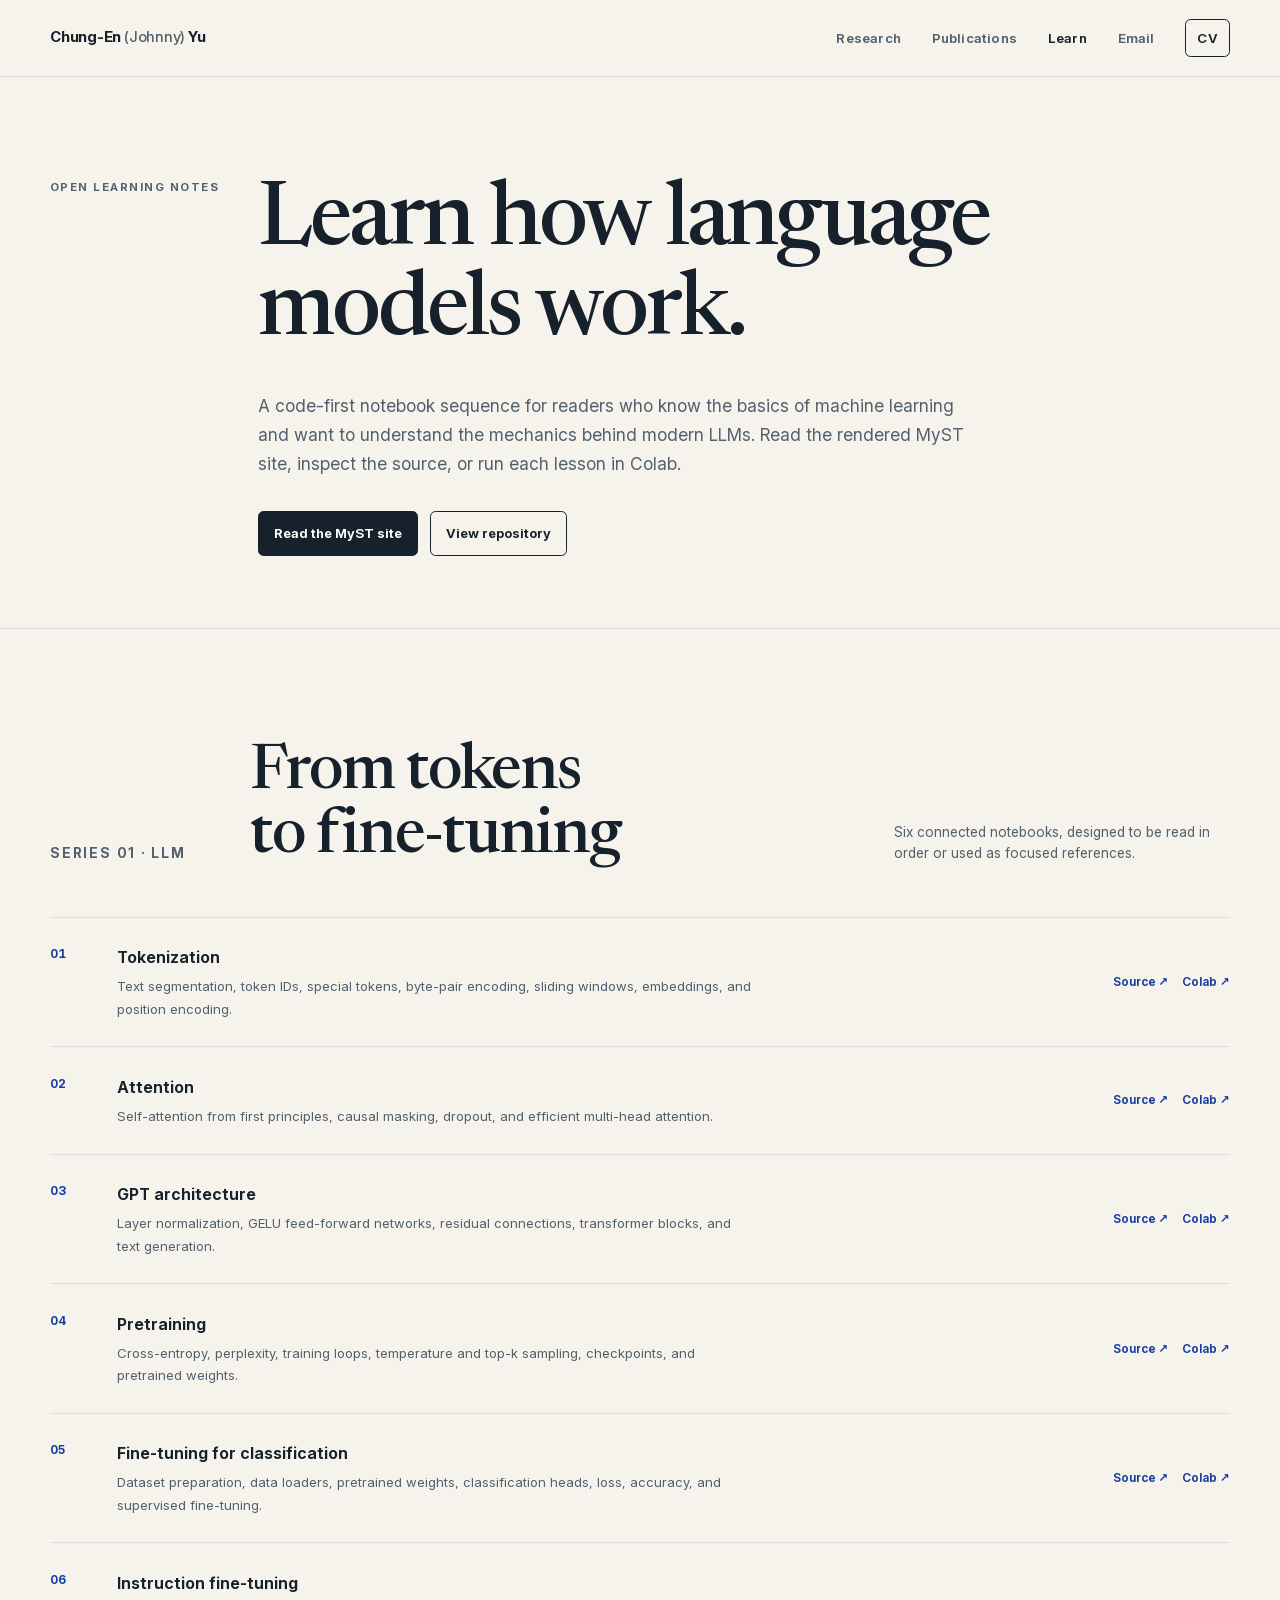
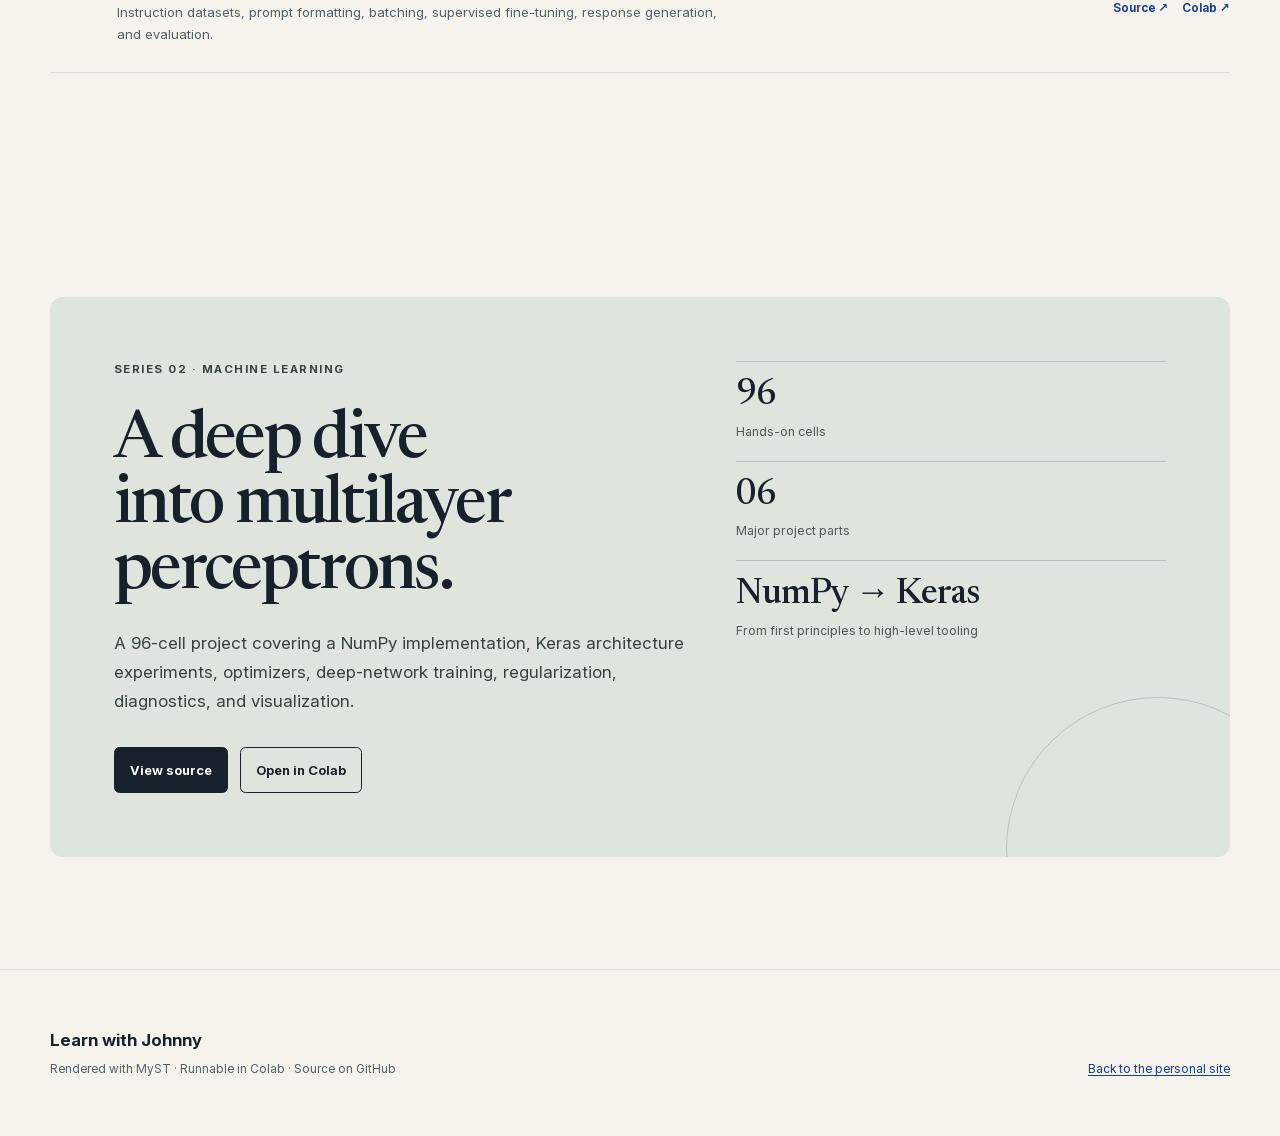
==== learn/index.html @ 987c7449 "Build research-focused personal website" ====
<!doctype html>
<html lang="en">
  <head>
    <meta charset="utf-8">
    <meta name="viewport" content="width=device-width, initial-scale=1">
    <meta name="color-scheme" content="light">
    <meta name="theme-color" content="#f5f3ec">
    <meta name="description" content="Hands-on machine learning and large language model notebooks by Chung-En (Johnny) Yu, available as a MyST learning site, source notebooks, and Colab sessions.">
    <meta property="og:type" content="website">
    <meta property="og:title" content="Learn — Chung-En (Johnny) Yu">
    <meta property="og:description" content="A guided notebook series on tokenization, attention, GPT architecture, pretraining, and fine-tuning.">
    <meta property="og:url" content="https://chungenyu6.github.io/my-personal-website/learn/">
    <meta property="og:image" content="https://chungenyu6.github.io/my-personal-website/assets/images/social-card.jpg">
    <meta property="og:image:width" content="1200">
    <meta property="og:image:height" content="630">
    <meta property="og:image:alt" content="Chung-En (Johnny) Yu and the statement Reliable AI that knows when to doubt">
    <meta name="twitter:card" content="summary_large_image">
    <link rel="canonical" href="https://chungenyu6.github.io/my-personal-website/learn/">
    <link rel="icon" href="../favicon.ico" sizes="any">
    <link rel="preload" href="../assets/fonts/inter-latin-variable.woff2" as="font" type="font/woff2" crossorigin>
    <link rel="preload" href="../assets/fonts/newsreader-latin-variable.woff2" as="font" type="font/woff2" crossorigin>
    <link rel="stylesheet" href="../assets/styles.css">
    <title>Learn — Chung-En (Johnny) Yu</title>
  </head>
  <body>
    <a class="skip-link" href="#main-content">Skip to main content</a>

    <header class="site-header">
      <div class="site-shell site-header__inner">
        <a class="site-name" href="../">Chung-En <span>(Johnny)</span> Yu</a>
        <nav class="site-nav" aria-label="Primary navigation">
          <a href="../#research">Research</a>
          <a href="../publications/">Publications</a>
          <a href="./" aria-current="page">Learn</a>
          <a href="mailto:chungenyu6@gmail.com">Email</a>
          <a class="nav-cta" href="../assets/documents/cv-chung-en-johnny-yu.pdf">CV</a>
        </nav>
      </div>
    </header>

    <main id="main-content">
      <header class="subpage-hero">
        <div class="site-shell subpage-heading">
          <p class="section-index">Open learning notes</p>
          <div>
            <h1>Learn how language models work.</h1>
            <p class="subpage-heading__intro">
              A code-first notebook sequence for readers who know the basics of machine learning and want to understand the mechanics behind modern LLMs. Read the rendered MyST site, inspect the source, or run each lesson in Colab.
            </p>
            <div class="button-row button-row--spaced">
              <a class="button button--solid" href="https://chungenyu6.github.io/johnny_ai_interview_prep_2026/">Read the MyST site</a>
              <a class="button" href="https://github.com/chungenyu6/johnny_ai_interview_prep_2026">View repository</a>
            </div>
          </div>
        </div>
      </header>

      <section class="content-section site-shell" aria-labelledby="llm-series">
        <div class="section-heading">
          <p class="section-index">Series 01 · LLM</p>
          <h2 id="llm-series">From tokens to fine-tuning</h2>
          <p>Six connected notebooks, designed to be read in order or used as focused references.</p>
        </div>

        <ol class="lesson-list">
          <li class="lesson-item">
            <span class="lesson-number">01</span>
            <div><h2>Tokenization</h2><p>Text segmentation, token IDs, special tokens, byte-pair encoding, sliding windows, embeddings, and position encoding.</p></div>
            <div class="lesson-links"><a href="https://github.com/chungenyu6/johnny_ai_interview_prep_2026/blob/main/02-LLM/01_tokenization.ipynb">Source ↗</a><a href="https://colab.research.google.com/github/chungenyu6/johnny_ai_interview_prep_2026/blob/main/02-LLM/01_tokenization.ipynb">Colab ↗</a></div>
          </li>
          <li class="lesson-item">
            <span class="lesson-number">02</span>
            <div><h2>Attention</h2><p>Self-attention from first principles, causal masking, dropout, and efficient multi-head attention.</p></div>
            <div class="lesson-links"><a href="https://github.com/chungenyu6/johnny_ai_interview_prep_2026/blob/main/02-LLM/02_attention.ipynb">Source ↗</a><a href="https://colab.research.google.com/github/chungenyu6/johnny_ai_interview_prep_2026/blob/main/02-LLM/02_attention.ipynb">Colab ↗</a></div>
          </li>
          <li class="lesson-item">
            <span class="lesson-number">03</span>
            <div><h2>GPT architecture</h2><p>Layer normalization, GELU feed-forward networks, residual connections, transformer blocks, and text generation.</p></div>
            <div class="lesson-links"><a href="https://github.com/chungenyu6/johnny_ai_interview_prep_2026/blob/main/02-LLM/03_architecture_gpt.ipynb">Source ↗</a><a href="https://colab.research.google.com/github/chungenyu6/johnny_ai_interview_prep_2026/blob/main/02-LLM/03_architecture_gpt.ipynb">Colab ↗</a></div>
          </li>
          <li class="lesson-item">
            <span class="lesson-number">04</span>
            <div><h2>Pretraining</h2><p>Cross-entropy, perplexity, training loops, temperature and top-k sampling, checkpoints, and pretrained weights.</p></div>
            <div class="lesson-links"><a href="https://github.com/chungenyu6/johnny_ai_interview_prep_2026/blob/main/02-LLM/04_pretraining.ipynb">Source ↗</a><a href="https://colab.research.google.com/github/chungenyu6/johnny_ai_interview_prep_2026/blob/main/02-LLM/04_pretraining.ipynb">Colab ↗</a></div>
          </li>
          <li class="lesson-item">
            <span class="lesson-number">05</span>
            <div><h2>Fine-tuning for classification</h2><p>Dataset preparation, data loaders, pretrained weights, classification heads, loss, accuracy, and supervised fine-tuning.</p></div>
            <div class="lesson-links"><a href="https://github.com/chungenyu6/johnny_ai_interview_prep_2026/blob/main/02-LLM/05_finetuning_classification.ipynb">Source ↗</a><a href="https://colab.research.google.com/github/chungenyu6/johnny_ai_interview_prep_2026/blob/main/02-LLM/05_finetuning_classification.ipynb">Colab ↗</a></div>
          </li>
          <li class="lesson-item">
            <span class="lesson-number">06</span>
            <div><h2>Instruction fine-tuning</h2><p>Instruction datasets, prompt formatting, batching, supervised fine-tuning, response generation, and evaluation.</p></div>
            <div class="lesson-links"><a href="https://github.com/chungenyu6/johnny_ai_interview_prep_2026/blob/main/02-LLM/06_finetuning_instructions.ipynb">Source ↗</a><a href="https://colab.research.google.com/github/chungenyu6/johnny_ai_interview_prep_2026/blob/main/02-LLM/06_finetuning_instructions.ipynb">Colab ↗</a></div>
          </li>
        </ol>
      </section>

      <section class="content-section site-shell" aria-labelledby="ml-series">
        <div class="learn-panel">
          <div class="learn-panel__grid">
            <div>
              <p class="section-index">Series 02 · Machine learning</p>
              <h2 id="ml-series">A deep dive into multilayer perceptrons.</h2>
              <p>A 96-cell project covering a NumPy implementation, Keras architecture experiments, optimizers, deep-network training, regularization, diagnostics, and visualization.</p>
              <div class="button-row">
                <a class="button button--solid" href="https://github.com/chungenyu6/johnny_ai_interview_prep_2026/blob/main/01-ML/DL_MLP_All_Techniques.ipynb">View source</a>
                <a class="button" href="https://colab.research.google.com/github/chungenyu6/johnny_ai_interview_prep_2026/blob/main/01-ML/DL_MLP_All_Techniques.ipynb">Open in Colab</a>
              </div>
            </div>
            <div aria-label="MLP notebook topics">
              <div class="learn-stat"><strong>96</strong><span>Hands-on cells</span></div>
              <div class="learn-stat"><strong>06</strong><span>Major project parts</span></div>
              <div class="learn-stat"><strong>NumPy → Keras</strong><span>From first principles to high-level tooling</span></div>
            </div>
          </div>
        </div>
      </section>
    </main>

    <footer class="site-footer">
      <div class="site-shell site-footer__inner">
        <div>
          <p class="footer-name">Learn with Johnny</p>
          <p class="footer-note">Rendered with MyST · Runnable in Colab · Source on GitHub</p>
        </div>
        <p class="footer-meta"><a href="../">Back to the personal site</a></p>
      </div>
    </footer>
  </body>
</html>
---- assets/styles.css ----
@font-face {
  font-family: "Inter";
  font-style: normal;
  font-weight: 400 700;
  font-display: swap;
  src: url("./fonts/inter-latin-variable.woff2") format("woff2");
}

@font-face {
  font-family: "Newsreader";
  font-style: normal;
  font-weight: 400 600;
  font-display: swap;
  src: url("./fonts/newsreader-latin-variable.woff2") format("woff2");
}

:root {
  color-scheme: light;
  --paper: #f5f3ec;
  --paper-deep: #ece9df;
  --ink: #17212b;
  --slate: #52606d;
  --signal: #2156d9;
  --signal-dark: #163d9f;
  --mist: #d9dee5;
  --mist-soft: #e8ebef;
  --sage: #dde5dd;
  --white: #fffefa;
  --max-width: 73.75rem;
  --reading-width: 45rem;
  --space-1: 0.5rem;
  --space-2: 0.75rem;
  --space-3: 1rem;
  --space-4: 1.5rem;
  --space-5: 2rem;
  --space-6: 3rem;
  --space-7: 4.5rem;
  --space-8: 7rem;
  --radius-sm: 0.35rem;
  --radius-md: 0.8rem;
  --shadow-soft: 0 1.25rem 4rem rgb(23 33 43 / 10%);
}

*,
*::before,
*::after {
  box-sizing: border-box;
}

html {
  scroll-behavior: smooth;
  scroll-padding-top: 6rem;
}

body {
  margin: 0;
  background: var(--paper);
  color: var(--ink);
  font-family: "Inter", ui-sans-serif, system-ui, -apple-system, BlinkMacSystemFont, "Segoe UI", sans-serif;
  font-size: 1.0625rem;
  font-variation-settings: "opsz" 18;
  line-height: 1.7;
  text-rendering: optimizeLegibility;
  -webkit-font-smoothing: antialiased;
}

::selection {
  background: #cbd8ff;
  color: var(--ink);
}

img {
  display: block;
  height: auto;
  max-width: 100%;
}

a {
  color: var(--signal-dark);
  -webkit-tap-highlight-color: rgb(33 86 217 / 18%);
  text-decoration-thickness: 0.08em;
  text-underline-offset: 0.2em;
  touch-action: manipulation;
}

[id] {
  scroll-margin-top: 6rem;
}

a:hover {
  color: var(--signal);
}

a:focus-visible,
button:focus-visible,
summary:focus-visible {
  border-radius: 0.2rem;
  outline: 0.2rem solid var(--signal);
  outline-offset: 0.25rem;
}

h1,
h2,
h3,
p,
ul,
ol,
figure {
  margin-top: 0;
}

h1,
h2,
h3 {
  text-wrap: balance;
}

p,
li {
  text-wrap: pretty;
}

.skip-link {
  position: fixed;
  z-index: 100;
  top: var(--space-3);
  left: var(--space-3);
  padding: 0.65rem 0.9rem;
  transform: translateY(-200%);
  background: var(--ink);
  color: var(--white);
  font-size: 0.875rem;
  font-weight: 650;
  text-decoration: none;
}

.skip-link:focus {
  transform: translateY(0);
}

.site-shell {
  width: min(calc(100% - 3rem), var(--max-width));
  margin-inline: auto;
}

.site-header {
  position: sticky;
  z-index: 50;
  top: 0;
  border-bottom: 1px solid rgb(23 33 43 / 14%);
  background: rgb(245 243 236 / 92%);
  backdrop-filter: blur(1rem);
}

.site-header__inner {
  display: flex;
  min-height: 4.75rem;
  align-items: center;
  justify-content: space-between;
  gap: var(--space-4);
}

.site-name {
  color: var(--ink);
  font-size: 0.93rem;
  font-weight: 720;
  letter-spacing: -0.015em;
  text-decoration: none;
  white-space: nowrap;
}

.site-name span {
  color: var(--slate);
  font-weight: 500;
}

.site-nav {
  display: flex;
  align-items: center;
  gap: clamp(1rem, 2.4vw, 2rem);
}

.site-nav a {
  color: var(--slate);
  font-size: 0.83rem;
  font-weight: 620;
  letter-spacing: 0.015em;
  text-decoration: none;
}

.site-nav a:hover,
.site-nav a[aria-current="page"] {
  color: var(--ink);
}

.site-nav .nav-cta {
  padding: 0.45rem 0.7rem;
  border: 1px solid var(--ink);
  border-radius: var(--radius-sm);
  color: var(--ink);
}

.site-nav .nav-cta:hover {
  background: var(--ink);
  color: var(--white);
}

.hero {
  padding-block: clamp(4rem, 8vw, 7.5rem) clamp(4.5rem, 8vw, 7rem);
}

.hero-grid {
  display: grid;
  align-items: start;
  gap: clamp(3rem, 8vw, 7rem);
  grid-template-columns: minmax(0, 1.7fr) minmax(15rem, 0.7fr);
}

.eyebrow,
.section-index,
.record-meta,
.meta-label,
.publication-venue,
.project-kicker {
  color: var(--slate);
  font-size: 0.72rem;
  font-weight: 680;
  letter-spacing: 0.13em;
  line-height: 1.4;
  text-transform: uppercase;
}

.hero h1 {
  max-width: 14ch;
  margin-bottom: var(--space-5);
  font-family: "Newsreader", ui-serif, Georgia, serif;
  font-size: clamp(3.3rem, 7vw, 6.7rem);
  font-variation-settings: "opsz" 68;
  font-weight: 470;
  letter-spacing: -0.055em;
  line-height: 0.93;
}

.hero h1 em {
  color: var(--signal-dark);
  font-style: normal;
}

.hero-intro {
  max-width: 42rem;
  margin-bottom: var(--space-4);
  color: #293746;
  font-size: clamp(1.12rem, 1.8vw, 1.35rem);
  line-height: 1.58;
}

.hero-affiliation {
  max-width: 42rem;
  margin-bottom: 0;
  color: var(--slate);
  font-size: 0.94rem;
}

.profile-card {
  position: relative;
}

.profile-card::before {
  position: absolute;
  z-index: -1;
  top: -0.8rem;
  right: -0.8rem;
  width: 42%;
  height: 5.75rem;
  border-top: 0.18rem solid var(--signal);
  border-right: 0.18rem solid var(--signal);
  content: "";
}

.profile-photo {
  width: 100%;
  aspect-ratio: 4 / 4.7;
  border-radius: var(--radius-md);
  box-shadow: var(--shadow-soft);
  object-fit: cover;
  object-position: 50% 38%;
}

.profile-role {
  margin: var(--space-4) 0 0.25rem;
  font-size: 1rem;
  font-weight: 680;
  line-height: 1.4;
}

.profile-location {
  margin-bottom: var(--space-3);
  color: var(--slate);
  font-size: 0.82rem;
}

.profile-links {
  display: flex;
  flex-wrap: wrap;
  gap: 0.35rem 0.9rem;
  margin: 0;
  padding: 0;
  list-style: none;
}

.profile-links a {
  color: var(--ink);
  font-size: 0.79rem;
  font-weight: 620;
  text-decoration: none;
}

.profile-links a::after,
.text-link::after,
.record-link::after {
  margin-left: 0.25em;
  content: "↗";
  font-size: 0.85em;
}

.focus-strip {
  border-block: 1px solid var(--mist);
}

.focus-strip__inner {
  display: grid;
  padding-block: 1.3rem;
  gap: 1.25rem;
  grid-template-columns: 11rem 1fr;
}

.focus-list {
  display: flex;
  flex-wrap: wrap;
  gap: 0.5rem 1.5rem;
  margin: 0;
  padding: 0;
  list-style: none;
}

.focus-list li {
  color: #33404d;
  font-size: 0.9rem;
  font-weight: 540;
}

.content-section {
  padding-block: var(--space-8);
}

.section-heading {
  display: grid;
  margin-bottom: var(--space-6);
  align-items: end;
  gap: 1.5rem;
  grid-template-columns: 11rem 1fr auto;
}

.section-heading h2,
.subpage-heading h1 {
  margin-bottom: 0;
  font-family: "Newsreader", ui-serif, Georgia, serif;
  font-variation-settings: "opsz" 48;
  font-weight: 500;
  letter-spacing: -0.035em;
  line-height: 1;
}

.section-heading h2 {
  font-size: clamp(2.6rem, 5vw, 4.4rem);
}

.section-heading > p {
  max-width: 21rem;
  margin-bottom: 0.25rem;
  color: var(--slate);
  font-size: 0.86rem;
  line-height: 1.55;
}

.text-link {
  color: var(--ink);
  font-size: 0.82rem;
  font-weight: 660;
  text-decoration: none;
}

.research-list,
.news-list,
.publication-list,
.lesson-list {
  margin: 0;
  padding: 0;
  list-style: none;
}

.research-record {
  display: grid;
  position: relative;
  padding-block: 2.15rem;
  border-top: 1px solid var(--mist);
  gap: 1.5rem;
  grid-template-columns: 11rem minmax(0, 1fr) auto;
}

.research-record:last-child {
  border-bottom: 1px solid var(--mist);
}

.research-record::before {
  position: absolute;
  top: -1px;
  left: 0;
  width: 2.4rem;
  height: 0.18rem;
  background: var(--signal);
  content: "";
  transform: scaleX(0.35);
  transform-origin: left;
  transition: transform 180ms ease;
}

.research-record:hover::before {
  transform: scaleX(1);
}

.record-meta {
  padding-top: 0.35rem;
}

.record-meta span {
  display: block;
  margin-top: 0.45rem;
  color: var(--ink);
  font-size: 0.72rem;
  font-weight: 620;
  letter-spacing: 0;
  text-transform: none;
}

.record-body h3 {
  max-width: 45rem;
  margin-bottom: 0.55rem;
  font-family: "Newsreader", ui-serif, Georgia, serif;
  font-size: clamp(1.65rem, 2.8vw, 2.3rem);
  font-variation-settings: "opsz" 36;
  font-weight: 520;
  letter-spacing: -0.025em;
  line-height: 1.1;
}

.record-body p {
  max-width: 43rem;
  margin-bottom: 0;
  color: var(--slate);
  font-size: 0.92rem;
  line-height: 1.65;
}

.record-actions {
  display: flex;
  min-width: 5.5rem;
  padding-top: 0.25rem;
  align-items: flex-start;
  justify-content: flex-end;
  gap: 0.8rem;
}

.record-link {
  color: var(--ink);
  font-size: 0.76rem;
  font-weight: 670;
  text-decoration: none;
}

.news-grid {
  display: grid;
  gap: clamp(2.5rem, 7vw, 6rem);
  grid-template-columns: minmax(0, 0.72fr) minmax(0, 1.28fr);
}

.news-intro h2 {
  margin-bottom: var(--space-4);
  font-family: "Newsreader", ui-serif, Georgia, serif;
  font-size: clamp(2.5rem, 5vw, 4.2rem);
  font-variation-settings: "opsz" 48;
  font-weight: 500;
  letter-spacing: -0.035em;
  line-height: 1;
}

.news-intro p {
  max-width: 26rem;
  color: var(--slate);
}

.news-item {
  display: grid;
  padding-block: 1.25rem;
  border-top: 1px solid var(--mist);
  gap: 1rem;
  grid-template-columns: 7rem 1fr;
}

.news-item time {
  color: var(--slate);
  font-size: 0.75rem;
  font-variant-numeric: tabular-nums;
  font-weight: 620;
}

.news-item p {
  margin-bottom: 0;
  font-size: 0.94rem;
  line-height: 1.55;
}

.learn-panel {
  position: relative;
  overflow: hidden;
  padding: clamp(2rem, 5vw, 4.25rem);
  border-radius: var(--radius-md);
  background: var(--sage);
}

.learn-panel::after {
  position: absolute;
  right: -5rem;
  bottom: -9rem;
  width: 19rem;
  height: 19rem;
  border: 1px solid rgb(23 33 43 / 18%);
  border-radius: 50%;
  content: "";
}

.learn-panel__grid {
  display: grid;
  position: relative;
  z-index: 1;
  gap: 3rem;
  grid-template-columns: minmax(0, 1fr) minmax(16rem, 0.75fr);
}

.learn-panel h2 {
  max-width: 13ch;
  margin-bottom: var(--space-4);
  font-family: "Newsreader", ui-serif, Georgia, serif;
  font-size: clamp(2.7rem, 5.2vw, 4.8rem);
  font-variation-settings: "opsz" 50;
  font-weight: 500;
  letter-spacing: -0.04em;
  line-height: 0.98;
}

.learn-panel p {
  max-width: 39rem;
  margin-bottom: var(--space-5);
  color: #35433a;
}

.button-row {
  display: flex;
  flex-wrap: wrap;
  gap: 0.7rem;
}

.button-row--spaced {
  margin-top: var(--space-5);
}

.button {
  display: inline-flex;
  min-height: 2.8rem;
  padding: 0.65rem 0.95rem;
  border: 1px solid var(--ink);
  border-radius: var(--radius-sm);
  align-items: center;
  justify-content: center;
  color: var(--ink);
  font-size: 0.82rem;
  font-weight: 670;
  text-decoration: none;
}

.button:hover {
  background: var(--ink);
  color: var(--white);
}

.button--solid {
  background: var(--ink);
  color: var(--white);
}

.button--solid:hover {
  background: var(--signal-dark);
}

.learn-stat {
  padding-block: 1rem;
  border-top: 1px solid rgb(23 33 43 / 18%);
}

.learn-stat strong {
  display: block;
  margin-bottom: 0.15rem;
  font-family: "Newsreader", ui-serif, Georgia, serif;
  font-size: 2.2rem;
  font-variation-settings: "opsz" 36;
  font-weight: 520;
  letter-spacing: -0.03em;
  line-height: 1;
}

.learn-stat span {
  color: #4c5a51;
  font-size: 0.78rem;
}

.site-footer {
  padding-block: 3.5rem;
  border-top: 1px solid var(--mist);
}

.site-footer__inner {
  display: flex;
  align-items: flex-end;
  justify-content: space-between;
  gap: 2rem;
}

.footer-name {
  margin-bottom: 0.3rem;
  font-weight: 680;
}

.footer-note,
.footer-meta {
  margin-bottom: 0;
  color: var(--slate);
  font-size: 0.75rem;
}

.footer-meta {
  text-align: right;
}

.subpage-hero {
  padding-block: clamp(4rem, 8vw, 7rem) var(--space-7);
  border-bottom: 1px solid var(--mist);
}

.subpage-heading {
  display: grid;
  gap: 2rem;
  grid-template-columns: 11rem minmax(0, 1fr);
}

.subpage-heading h1 {
  max-width: 14ch;
  font-size: clamp(3.5rem, 7vw, 6.5rem);
}

.subpage-heading__intro {
  max-width: var(--reading-width);
  margin-top: var(--space-5);
  margin-bottom: 0;
  color: var(--slate);
  font-size: 1.08rem;
}

.year-group {
  display: grid;
  padding-block: var(--space-6);
  border-top: 1px solid var(--mist);
  gap: 1.5rem;
  grid-template-columns: 11rem 1fr;
}

.year-group:first-child {
  border-top: 0;
}

.year-label {
  font-family: "Newsreader", ui-serif, Georgia, serif;
  font-size: 2.4rem;
  font-variation-settings: "opsz" 36;
  font-weight: 500;
  letter-spacing: -0.03em;
}

.publication-item {
  padding: 0 0 2rem;
}

.publication-item + .publication-item {
  padding-top: 2rem;
  border-top: 1px solid var(--mist-soft);
}

.publication-item h2 {
  max-width: 50rem;
  margin-bottom: 0.55rem;
  font-size: 1.13rem;
  font-weight: 660;
  letter-spacing: -0.015em;
  line-height: 1.42;
}

.publication-authors,
.publication-details {
  max-width: 52rem;
  margin-bottom: 0.4rem;
  color: var(--slate);
  font-size: 0.85rem;
  line-height: 1.55;
}

.publication-details {
  color: #354250;
}

.publication-links {
  display: flex;
  flex-wrap: wrap;
  gap: 0.45rem 1rem;
  margin-top: 0.75rem;
}

.publication-links a {
  font-size: 0.76rem;
  font-weight: 660;
  text-decoration: none;
}

.project-hero {
  padding-block: clamp(4rem, 8vw, 7rem) var(--space-6);
}

.project-title {
  max-width: 18ch;
  margin-bottom: var(--space-4);
  font-family: "Newsreader", ui-serif, Georgia, serif;
  font-size: clamp(3.1rem, 7vw, 6.2rem);
  font-variation-settings: "opsz" 64;
  font-weight: 480;
  letter-spacing: -0.05em;
  line-height: 0.97;
}

.project-deck {
  max-width: 48rem;
  margin-bottom: var(--space-4);
  color: var(--slate);
  font-size: 1.12rem;
  line-height: 1.62;
}

.project-figure {
  margin: var(--space-6) 0 0;
  padding: clamp(1rem, 3vw, 2rem);
  border: 1px solid var(--mist);
  border-radius: var(--radius-md);
  background: var(--white);
}

.project-figure img {
  width: 100%;
  height: auto;
}

.project-figure figcaption {
  margin-top: 1rem;
  color: var(--slate);
  font-size: 0.75rem;
}

.project-content {
  display: grid;
  padding-block: var(--space-7);
  gap: clamp(3rem, 7vw, 7rem);
  grid-template-columns: minmax(14rem, 0.55fr) minmax(0, 1.45fr);
}

.project-aside {
  align-self: start;
}

.project-aside dl {
  margin: 0;
}

.project-aside div {
  padding-block: 0.9rem;
  border-top: 1px solid var(--mist);
}

.project-aside dt {
  color: var(--slate);
  font-size: 0.7rem;
  font-weight: 670;
  letter-spacing: 0.12em;
  text-transform: uppercase;
}

.project-aside dd {
  margin: 0.25rem 0 0;
  font-size: 0.88rem;
}

.prose {
  max-width: var(--reading-width);
}

.prose h2 {
  margin: 3rem 0 1rem;
  font-family: "Newsreader", ui-serif, Georgia, serif;
  font-size: 2.35rem;
  font-variation-settings: "opsz" 40;
  font-weight: 520;
  letter-spacing: -0.03em;
  line-height: 1.05;
}

.prose h2:first-child {
  margin-top: 0;
}

.prose p,
.prose li {
  color: #33414f;
}

.result-grid {
  display: grid;
  margin-block: var(--space-5);
  gap: 1px;
  grid-template-columns: repeat(3, 1fr);
  background: var(--mist);
}

.result {
  padding: 1.4rem;
  background: var(--paper);
}

.result strong {
  display: block;
  margin-bottom: 0.25rem;
  font-family: "Newsreader", ui-serif, Georgia, serif;
  font-size: 2.2rem;
  font-variation-settings: "opsz" 36;
  font-weight: 520;
  letter-spacing: -0.03em;
  line-height: 1;
}

.result span {
  color: var(--slate);
  font-size: 0.72rem;
  line-height: 1.4;
}

.lesson-list {
  border-top: 1px solid var(--mist);
}

.lesson-item {
  display: grid;
  padding-block: 1.65rem;
  border-bottom: 1px solid var(--mist);
  gap: 1.2rem;
  grid-template-columns: 3rem minmax(0, 1fr) auto;
}

.lesson-number {
  color: var(--signal-dark);
  font-size: 0.75rem;
  font-variant-numeric: tabular-nums;
  font-weight: 680;
}

.lesson-item h2 {
  margin-bottom: 0.25rem;
  font-size: 1rem;
  font-weight: 660;
}

.lesson-item p {
  max-width: 42rem;
  margin-bottom: 0;
  color: var(--slate);
  font-size: 0.82rem;
}

.lesson-links {
  display: flex;
  align-items: center;
  gap: 0.85rem;
}

.lesson-links a {
  font-size: 0.74rem;
  font-weight: 660;
  text-decoration: none;
}

.not-found {
  display: grid;
  min-height: calc(100vh - 4.75rem);
  padding-block: 5rem;
  place-items: center;
  text-align: center;
}

.not-found h1 {
  margin-bottom: 1rem;
  font-family: "Newsreader", ui-serif, Georgia, serif;
  font-size: clamp(4rem, 12vw, 8rem);
  font-weight: 500;
  letter-spacing: -0.06em;
  line-height: 0.9;
}

.not-found p {
  max-width: 34rem;
  color: var(--slate);
}

@media (max-width: 58rem) {
  .hero-grid,
  .news-grid,
  .learn-panel__grid,
  .project-content {
    grid-template-columns: 1fr;
  }

  .hero h1 {
    max-width: 13ch;
  }

  .profile-card {
    display: grid;
    max-width: 38rem;
    align-items: end;
    gap: 0 1.5rem;
    grid-template-columns: 12rem 1fr;
  }

  .profile-card::before {
    left: 11rem;
    right: auto;
  }

  .profile-photo {
    grid-row: span 3;
  }

  .section-heading,
  .research-record,
  .subpage-heading,
  .year-group {
    grid-template-columns: 8rem minmax(0, 1fr);
  }

  .section-heading > p,
  .section-heading > .text-link,
  .record-actions {
    grid-column: 2;
  }

  .record-actions {
    justify-content: flex-start;
  }

  .project-aside {
    display: grid;
    gap: 1rem;
    grid-template-columns: repeat(3, 1fr);
  }

  .project-aside dl {
    display: contents;
  }
}

@media (max-width: 42rem) {
  :root {
    --space-7: 3.25rem;
    --space-8: 4.5rem;
  }

  body {
    font-size: 1rem;
  }

  .site-shell {
    width: min(calc(100% - 2rem), var(--max-width));
  }

  .site-header {
    position: static;
  }

  .site-header__inner {
    padding-block: 1rem;
    align-items: flex-start;
    flex-direction: column;
    gap: 0.75rem;
  }

  .site-nav {
    width: 100%;
    overflow-x: auto;
    padding-bottom: 0.2rem;
    gap: 1rem;
    scrollbar-width: none;
  }

  .site-nav::-webkit-scrollbar {
    display: none;
  }

  .site-nav a {
    white-space: nowrap;
  }

  .hero {
    padding-top: 3.5rem;
  }

  .hero h1 {
    font-size: clamp(3.1rem, 15vw, 4.5rem);
  }

  .profile-card {
    display: block;
    max-width: 18rem;
  }

  .profile-card::before {
    left: auto;
    right: -0.65rem;
  }

  .focus-strip__inner,
  .section-heading,
  .research-record,
  .subpage-heading,
  .year-group,
  .lesson-item {
    grid-template-columns: 1fr;
  }

  .section-heading > p,
  .section-heading > .text-link,
  .record-actions {
    grid-column: auto;
  }

  .section-heading {
    gap: 0.75rem;
  }

  .section-heading h2 {
    font-size: 3rem;
  }

  .news-item {
    grid-template-columns: 5.8rem 1fr;
  }

  .learn-panel {
    padding: 1.6rem;
  }

  .site-footer__inner {
    align-items: flex-start;
    flex-direction: column;
  }

  .footer-meta {
    text-align: left;
  }

  .project-aside,
  .result-grid {
    grid-template-columns: 1fr;
  }

  .lesson-links {
    align-items: flex-start;
  }
}

@media (prefers-reduced-motion: reduce) {
  html {
    scroll-behavior: auto;
  }

  *,
  *::before,
  *::after {
    scroll-behavior: auto !important;
    transition-duration: 0.01ms !important;
  }
}

@media print {
  .site-header,
  .skip-link,
  .button-row,
  .record-actions {
    display: none;
  }

  body {
    background: white;
    color: black;
    font-size: 11pt;
  }

  .site-shell {
    width: 100%;
  }

  a {
    color: inherit;
  }
}
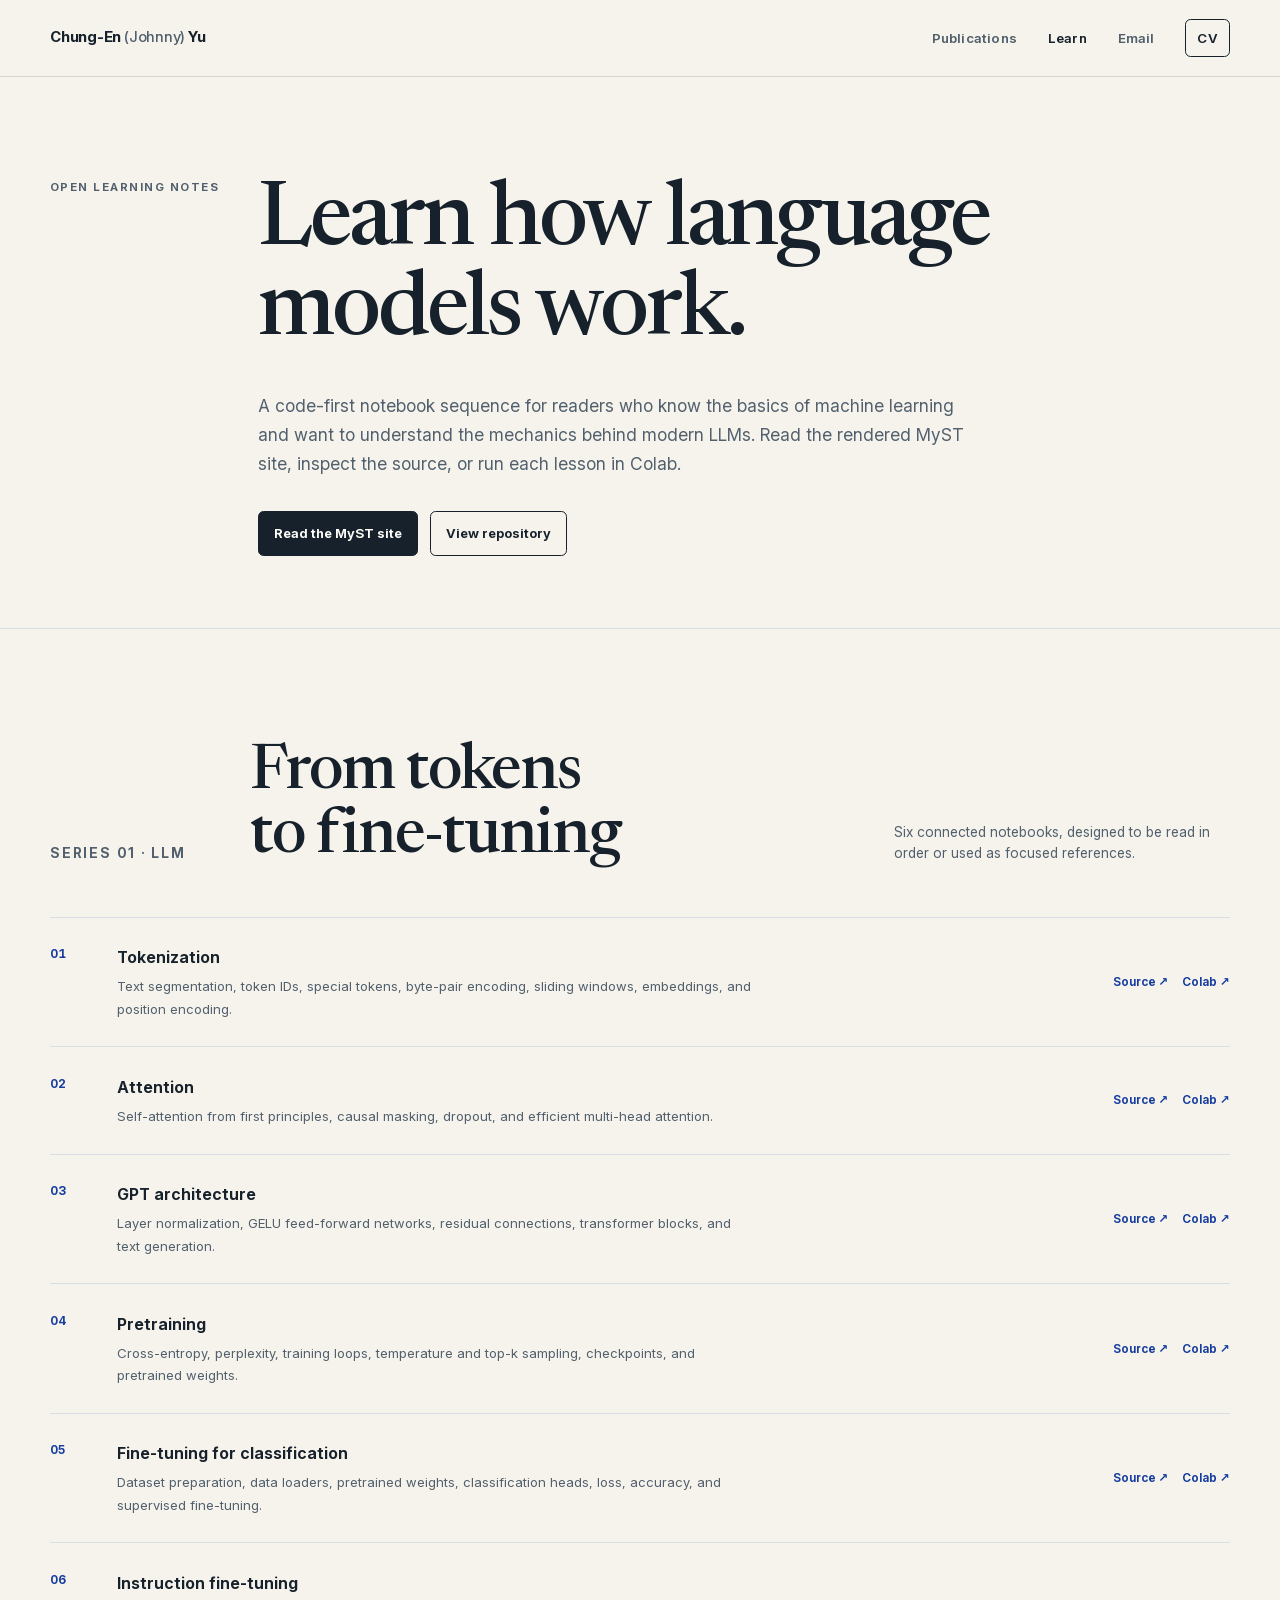
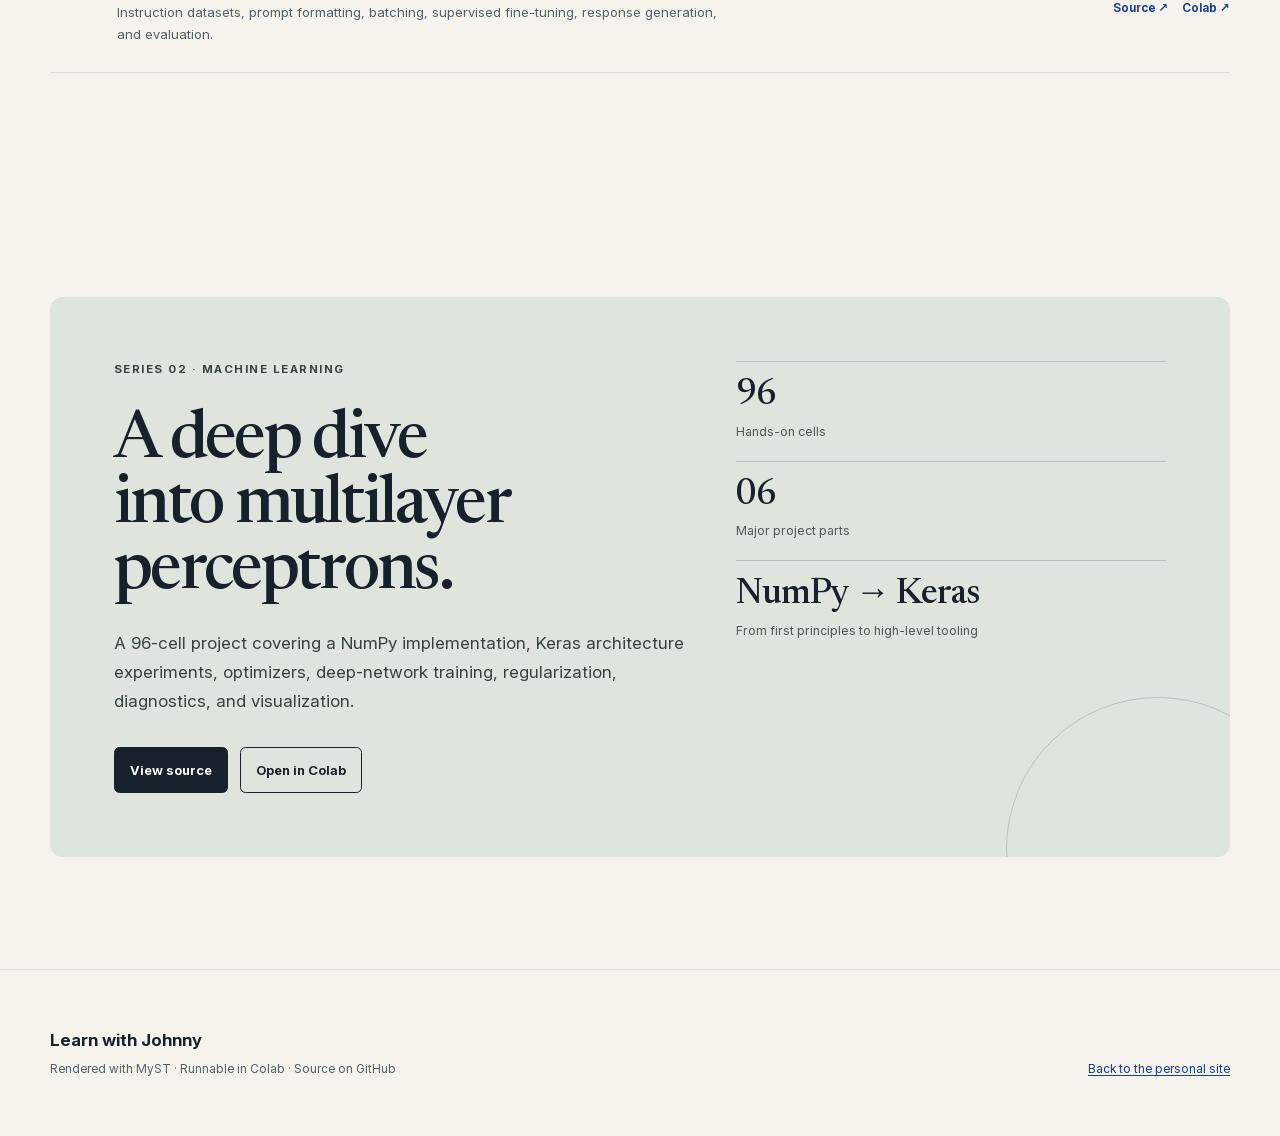
==== commit a54f853f: "Refresh news and contact interaction" ====
--- a/learn/index.html
+++ b/learn/index.html
@@ -20,6 +20,7 @@
     <link rel="preload" href="../assets/fonts/inter-latin-variable.woff2" as="font" type="font/woff2" crossorigin>
     <link rel="preload" href="../assets/fonts/newsreader-latin-variable.woff2" as="font" type="font/woff2" crossorigin>
     <link rel="stylesheet" href="../assets/styles.css">
+    <script src="../assets/site.js" defer></script>
     <title>Learn — Chung-En (Johnny) Yu</title>
   </head>
   <body>
@@ -29,12 +30,12 @@
       <div class="site-shell site-header__inner">
         <a class="site-name" href="../">Chung-En <span>(Johnny)</span> Yu</a>
         <nav class="site-nav" aria-label="Primary navigation">
-          <a href="../#research">Research</a>
           <a href="../publications/">Publications</a>
           <a href="./" aria-current="page">Learn</a>
-          <a href="mailto:chungenyu6@gmail.com">Email</a>
+          <button class="email-copy" type="button" data-email="chungenyu6@gmail.com" aria-label="Copy email address">Email</button>
           <a class="nav-cta" href="../assets/documents/cv-chung-en-johnny-yu.pdf">CV</a>
         </nav>
+        <p class="copy-status" role="status" aria-live="polite"></p>
       </div>
     </header>
 
@@ -48,8 +49,8 @@
               A code-first notebook sequence for readers who know the basics of machine learning and want to understand the mechanics behind modern LLMs. Read the rendered MyST site, inspect the source, or run each lesson in Colab.
             </p>
             <div class="button-row button-row--spaced">
-              <a class="button button--solid" href="https://chungenyu6.github.io/johnny_ai_interview_prep_2026/">Read the MyST site</a>
-              <a class="button" href="https://github.com/chungenyu6/johnny_ai_interview_prep_2026">View repository</a>
+              <a class="button button--solid" href="https://chungenyu6.github.io/ai-learning-notebooks/">Read the MyST site</a>
+              <a class="button" href="https://github.com/chungenyu6/ai-learning-notebooks">View repository</a>
             </div>
           </div>
         </div>
@@ -66,32 +67,32 @@
           <li class="lesson-item">
             <span class="lesson-number">01</span>
             <div><h2>Tokenization</h2><p>Text segmentation, token IDs, special tokens, byte-pair encoding, sliding windows, embeddings, and position encoding.</p></div>
-            <div class="lesson-links"><a href="https://github.com/chungenyu6/johnny_ai_interview_prep_2026/blob/main/02-LLM/01_tokenization.ipynb">Source ↗</a><a href="https://colab.research.google.com/github/chungenyu6/johnny_ai_interview_prep_2026/blob/main/02-LLM/01_tokenization.ipynb">Colab ↗</a></div>
+            <div class="lesson-links"><a href="https://github.com/chungenyu6/ai-learning-notebooks/blob/main/02-LLM/01_tokenization.ipynb">Source ↗</a><a href="https://colab.research.google.com/github/chungenyu6/ai-learning-notebooks/blob/main/02-LLM/01_tokenization.ipynb">Colab ↗</a></div>
           </li>
           <li class="lesson-item">
             <span class="lesson-number">02</span>
             <div><h2>Attention</h2><p>Self-attention from first principles, causal masking, dropout, and efficient multi-head attention.</p></div>
-            <div class="lesson-links"><a href="https://github.com/chungenyu6/johnny_ai_interview_prep_2026/blob/main/02-LLM/02_attention.ipynb">Source ↗</a><a href="https://colab.research.google.com/github/chungenyu6/johnny_ai_interview_prep_2026/blob/main/02-LLM/02_attention.ipynb">Colab ↗</a></div>
+            <div class="lesson-links"><a href="https://github.com/chungenyu6/ai-learning-notebooks/blob/main/02-LLM/02_attention.ipynb">Source ↗</a><a href="https://colab.research.google.com/github/chungenyu6/ai-learning-notebooks/blob/main/02-LLM/02_attention.ipynb">Colab ↗</a></div>
           </li>
           <li class="lesson-item">
             <span class="lesson-number">03</span>
             <div><h2>GPT architecture</h2><p>Layer normalization, GELU feed-forward networks, residual connections, transformer blocks, and text generation.</p></div>
-            <div class="lesson-links"><a href="https://github.com/chungenyu6/johnny_ai_interview_prep_2026/blob/main/02-LLM/03_architecture_gpt.ipynb">Source ↗</a><a href="https://colab.research.google.com/github/chungenyu6/johnny_ai_interview_prep_2026/blob/main/02-LLM/03_architecture_gpt.ipynb">Colab ↗</a></div>
+            <div class="lesson-links"><a href="https://github.com/chungenyu6/ai-learning-notebooks/blob/main/02-LLM/03_architecture_gpt.ipynb">Source ↗</a><a href="https://colab.research.google.com/github/chungenyu6/ai-learning-notebooks/blob/main/02-LLM/03_architecture_gpt.ipynb">Colab ↗</a></div>
           </li>
           <li class="lesson-item">
             <span class="lesson-number">04</span>
             <div><h2>Pretraining</h2><p>Cross-entropy, perplexity, training loops, temperature and top-k sampling, checkpoints, and pretrained weights.</p></div>
-            <div class="lesson-links"><a href="https://github.com/chungenyu6/johnny_ai_interview_prep_2026/blob/main/02-LLM/04_pretraining.ipynb">Source ↗</a><a href="https://colab.research.google.com/github/chungenyu6/johnny_ai_interview_prep_2026/blob/main/02-LLM/04_pretraining.ipynb">Colab ↗</a></div>
+            <div class="lesson-links"><a href="https://github.com/chungenyu6/ai-learning-notebooks/blob/main/02-LLM/04_pretraining.ipynb">Source ↗</a><a href="https://colab.research.google.com/github/chungenyu6/ai-learning-notebooks/blob/main/02-LLM/04_pretraining.ipynb">Colab ↗</a></div>
           </li>
           <li class="lesson-item">
             <span class="lesson-number">05</span>
             <div><h2>Fine-tuning for classification</h2><p>Dataset preparation, data loaders, pretrained weights, classification heads, loss, accuracy, and supervised fine-tuning.</p></div>
-            <div class="lesson-links"><a href="https://github.com/chungenyu6/johnny_ai_interview_prep_2026/blob/main/02-LLM/05_finetuning_classification.ipynb">Source ↗</a><a href="https://colab.research.google.com/github/chungenyu6/johnny_ai_interview_prep_2026/blob/main/02-LLM/05_finetuning_classification.ipynb">Colab ↗</a></div>
+            <div class="lesson-links"><a href="https://github.com/chungenyu6/ai-learning-notebooks/blob/main/02-LLM/05_finetuning_classification.ipynb">Source ↗</a><a href="https://colab.research.google.com/github/chungenyu6/ai-learning-notebooks/blob/main/02-LLM/05_finetuning_classification.ipynb">Colab ↗</a></div>
           </li>
           <li class="lesson-item">
             <span class="lesson-number">06</span>
             <div><h2>Instruction fine-tuning</h2><p>Instruction datasets, prompt formatting, batching, supervised fine-tuning, response generation, and evaluation.</p></div>
-            <div class="lesson-links"><a href="https://github.com/chungenyu6/johnny_ai_interview_prep_2026/blob/main/02-LLM/06_finetuning_instructions.ipynb">Source ↗</a><a href="https://colab.research.google.com/github/chungenyu6/johnny_ai_interview_prep_2026/blob/main/02-LLM/06_finetuning_instructions.ipynb">Colab ↗</a></div>
+            <div class="lesson-links"><a href="https://github.com/chungenyu6/ai-learning-notebooks/blob/main/02-LLM/06_finetuning_instructions.ipynb">Source ↗</a><a href="https://colab.research.google.com/github/chungenyu6/ai-learning-notebooks/blob/main/02-LLM/06_finetuning_instructions.ipynb">Colab ↗</a></div>
           </li>
         </ol>
       </section>
@@ -104,8 +105,8 @@
               <h2 id="ml-series">A deep dive into multilayer perceptrons.</h2>
               <p>A 96-cell project covering a NumPy implementation, Keras architecture experiments, optimizers, deep-network training, regularization, diagnostics, and visualization.</p>
               <div class="button-row">
-                <a class="button button--solid" href="https://github.com/chungenyu6/johnny_ai_interview_prep_2026/blob/main/01-ML/DL_MLP_All_Techniques.ipynb">View source</a>
-                <a class="button" href="https://colab.research.google.com/github/chungenyu6/johnny_ai_interview_prep_2026/blob/main/01-ML/DL_MLP_All_Techniques.ipynb">Open in Colab</a>
+                <a class="button button--solid" href="https://github.com/chungenyu6/ai-learning-notebooks/blob/main/01-ML/DL_MLP_All_Techniques.ipynb">View source</a>
+                <a class="button" href="https://colab.research.google.com/github/chungenyu6/ai-learning-notebooks/blob/main/01-ML/DL_MLP_All_Techniques.ipynb">Open in Colab</a>
               </div>
             </div>
             <div aria-label="MLP notebook topics">
--- a/assets/styles.css
+++ b/assets/styles.css
@@ -180,8 +180,10 @@
   gap: clamp(1rem, 2.4vw, 2rem);
 }
 
-.site-nav a {
-  color: var(--slate);
+.site-nav a,
+.site-nav button {
+  color: var(--slate);
+  font-family: inherit;
   font-size: 0.83rem;
   font-weight: 620;
   letter-spacing: 0.015em;
@@ -189,8 +191,41 @@
 }
 
 .site-nav a:hover,
+.site-nav button:hover,
 .site-nav a[aria-current="page"] {
   color: var(--ink);
+}
+
+.email-copy {
+  margin: 0;
+  padding: 0;
+  border: 0;
+  background: transparent;
+  cursor: pointer;
+}
+
+.copy-status {
+  position: fixed;
+  z-index: 100;
+  right: 1.25rem;
+  bottom: 1.25rem;
+  margin: 0;
+  padding: 0.65rem 0.85rem;
+  border-radius: var(--radius-sm);
+  background: var(--ink);
+  box-shadow: 0 0.75rem 2rem rgb(23 33 43 / 18%);
+  color: var(--white);
+  font-size: 0.78rem;
+  font-weight: 650;
+  opacity: 0;
+  pointer-events: none;
+  transform: translateY(0.5rem);
+  transition: opacity 160ms ease, transform 160ms ease;
+}
+
+.copy-status.is-visible {
+  opacity: 1;
+  transform: translateY(0);
 }
 
 .site-nav .nav-cta {
@@ -277,6 +312,10 @@
   content: "";
 }
 
+.profile-portrait {
+  margin: 0;
+}
+
 .profile-photo {
   width: 100%;
   aspect-ratio: 4 / 4.7;
@@ -286,8 +325,18 @@
   object-position: 50% 38%;
 }
 
+.profile-name {
+  margin: var(--space-4) 0 0.15rem;
+  font-family: "Newsreader", ui-serif, Georgia, serif;
+  font-size: 1.45rem;
+  font-variation-settings: "opsz" 32;
+  font-weight: 520;
+  letter-spacing: -0.02em;
+  line-height: 1.2;
+}
+
 .profile-role {
-  margin: var(--space-4) 0 0.25rem;
+  margin: 0 0 0.25rem;
   font-size: 1rem;
   font-weight: 680;
   line-height: 1.4;
@@ -958,7 +1007,7 @@
     right: auto;
   }
 
-  .profile-photo {
+  .profile-portrait {
     grid-row: span 3;
   }
 
@@ -1027,7 +1076,8 @@
     display: none;
   }
 
-  .site-nav a {
+  .site-nav a,
+  .site-nav button {
     white-space: nowrap;
   }
 
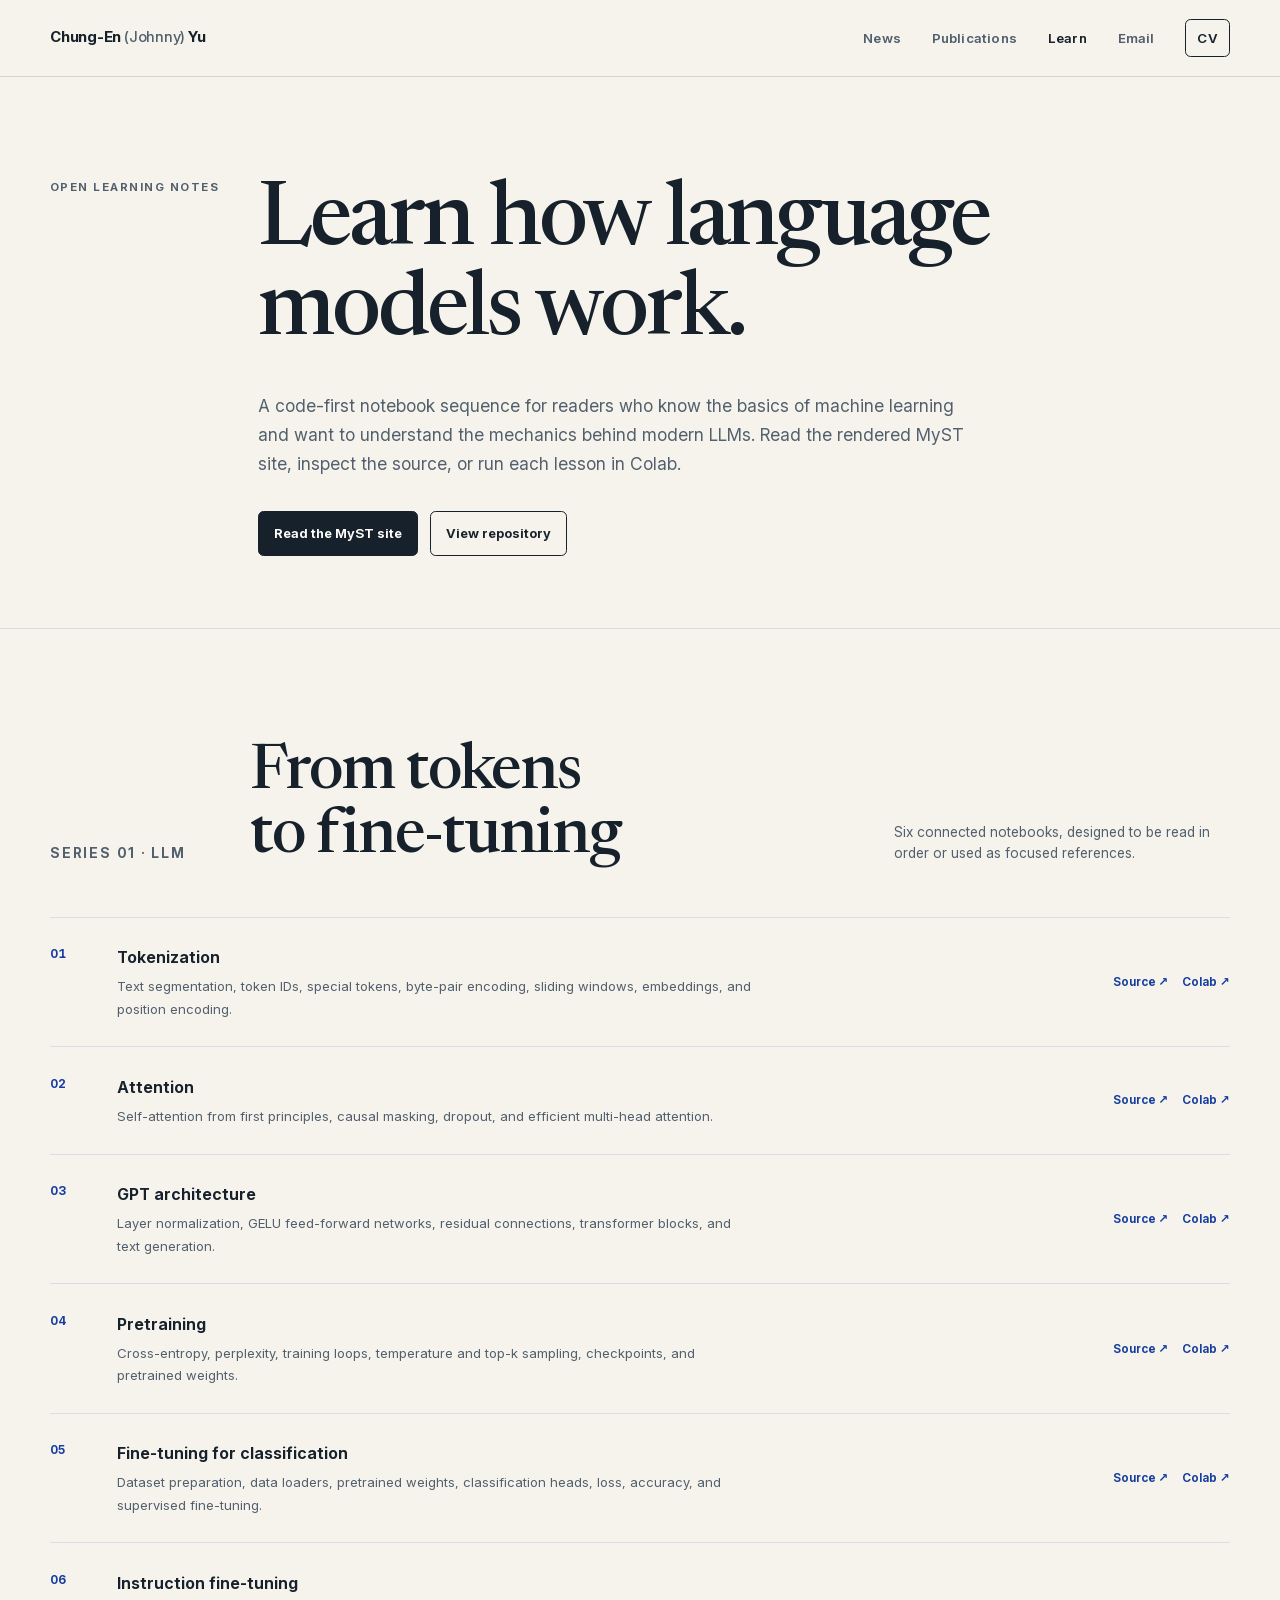
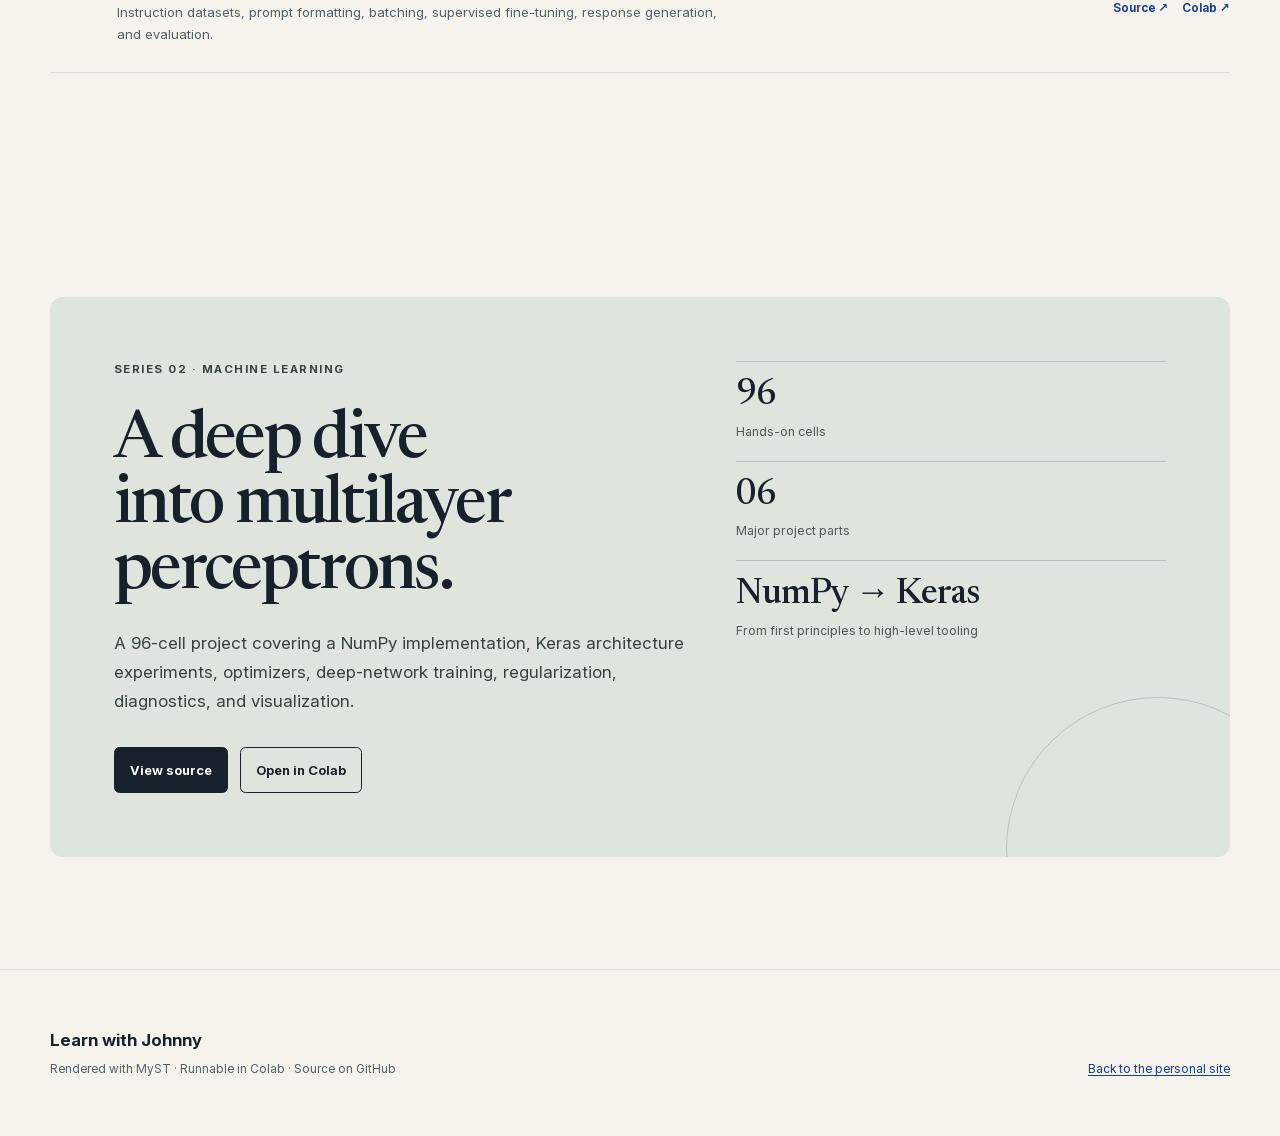
==== commit 8eb3ab93: "Add full news archive" ====
--- a/learn/index.html
+++ b/learn/index.html
@@ -30,6 +30,7 @@
       <div class="site-shell site-header__inner">
         <a class="site-name" href="../">Chung-En <span>(Johnny)</span> Yu</a>
         <nav class="site-nav" aria-label="Primary navigation">
+          <a href="../news/">News</a>
           <a href="../publications/">Publications</a>
           <a href="./" aria-current="page">Learn</a>
           <button class="email-copy" type="button" data-email="chungenyu6@gmail.com" aria-label="Copy email address">Email</button>
--- a/assets/styles.css
+++ b/assets/styles.css
@@ -569,6 +569,27 @@
   line-height: 1.55;
 }
 
+.news-archive {
+  max-width: 58rem;
+  margin-inline: auto;
+}
+
+.news-archive .news-item {
+  padding-block: 1.5rem;
+  grid-template-columns: 8rem minmax(0, 1fr);
+}
+
+.visually-hidden {
+  position: absolute;
+  width: 1px;
+  height: 1px;
+  padding: 0;
+  overflow: hidden;
+  clip: rect(0, 0, 0, 0);
+  white-space: nowrap;
+  border: 0;
+}
+
 .learn-panel {
   position: relative;
   overflow: hidden;
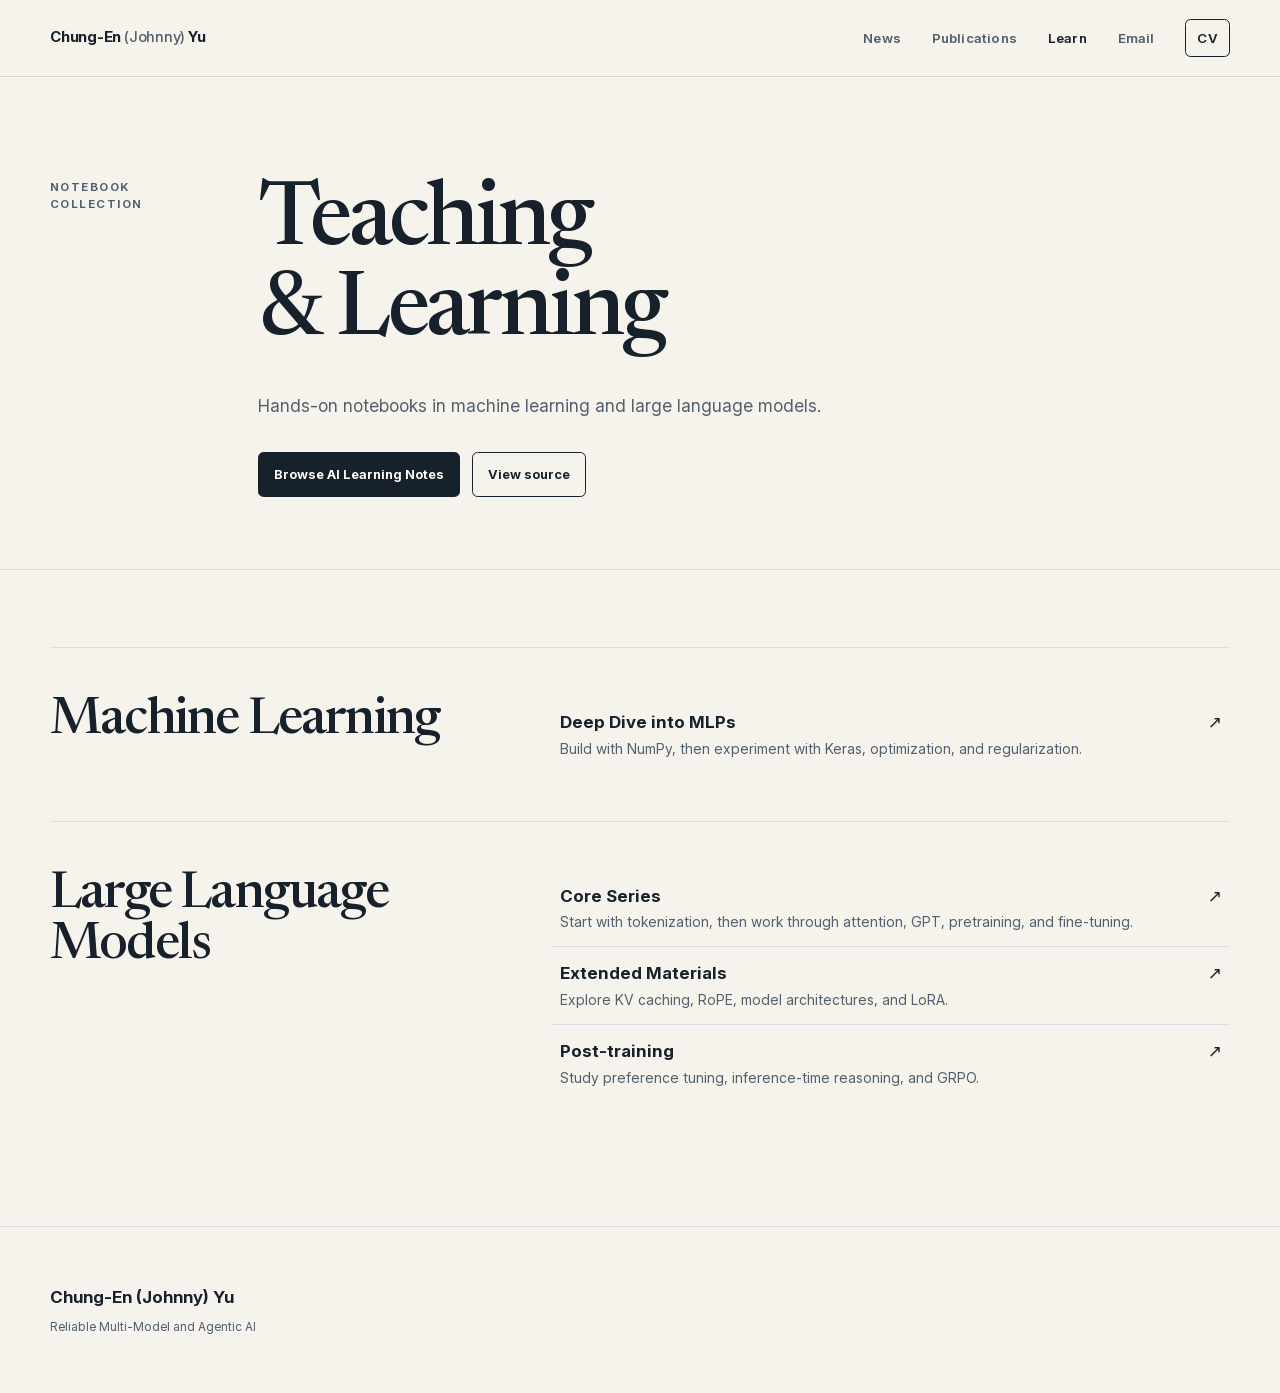
==== commit 0a7c328f: "Refine teaching guide and simplify site footers" ====
--- a/learn/index.html
+++ b/learn/index.html
@@ -5,10 +5,10 @@
     <meta name="viewport" content="width=device-width, initial-scale=1">
     <meta name="color-scheme" content="light">
     <meta name="theme-color" content="#f5f3ec">
-    <meta name="description" content="Hands-on machine learning and large language model notebooks by Chung-En (Johnny) Yu, available as a MyST learning site, source notebooks, and Colab sessions.">
+    <meta name="description" content="Teaching and learning materials by Chung-En (Johnny) Yu: hands-on notebooks in machine learning, language model foundations, and post-training.">
     <meta property="og:type" content="website">
     <meta property="og:title" content="Learn — Chung-En (Johnny) Yu">
-    <meta property="og:description" content="A guided notebook series on tokenization, attention, GPT architecture, pretraining, and fine-tuning.">
+    <meta property="og:description" content="Explore machine learning notebooks, the core LLM series, extended materials, and post-training.">
     <meta property="og:url" content="https://chungenyu6.github.io/my-personal-website/learn/">
     <meta property="og:image" content="https://chungenyu6.github.io/my-personal-website/assets/images/social-card.jpg">
     <meta property="og:image:width" content="1200">
@@ -43,90 +43,40 @@
     <main id="main-content">
       <header class="subpage-hero">
         <div class="site-shell subpage-heading">
-          <p class="section-index">Open learning notes</p>
+          <p class="section-index">Notebook collection</p>
           <div>
-            <h1>Learn how language models work.</h1>
-            <p class="subpage-heading__intro">
-              A code-first notebook sequence for readers who know the basics of machine learning and want to understand the mechanics behind modern LLMs. Read the rendered MyST site, inspect the source, or run each lesson in Colab.
-            </p>
+            <h1>Teaching &amp; Learning</h1>
+            <p class="subpage-heading__intro">Hands-on notebooks in machine learning and large language models.</p>
             <div class="button-row button-row--spaced">
-              <a class="button button--solid" href="https://chungenyu6.github.io/ai-learning-notebooks/">Read the MyST site</a>
-              <a class="button" href="https://github.com/chungenyu6/ai-learning-notebooks">View repository</a>
+              <a class="button button--solid" href="https://chungenyu6.github.io/ai-learning-notebooks/">Browse AI Learning Notes</a>
+              <a class="button" href="https://github.com/chungenyu6/ai-learning-notebooks">View source</a>
             </div>
           </div>
         </div>
       </header>
 
-      <section class="content-section site-shell" aria-labelledby="llm-series">
-        <div class="section-heading">
-          <p class="section-index">Series 01 · LLM</p>
-          <h2 id="llm-series">From tokens to fine-tuning</h2>
-          <p>Six connected notebooks, designed to be read in order or used as focused references.</p>
-        </div>
-
-        <ol class="lesson-list">
-          <li class="lesson-item">
-            <span class="lesson-number">01</span>
-            <div><h2>Tokenization</h2><p>Text segmentation, token IDs, special tokens, byte-pair encoding, sliding windows, embeddings, and position encoding.</p></div>
-            <div class="lesson-links"><a href="https://github.com/chungenyu6/ai-learning-notebooks/blob/main/02-LLM/01_tokenization.ipynb">Source ↗</a><a href="https://colab.research.google.com/github/chungenyu6/ai-learning-notebooks/blob/main/02-LLM/01_tokenization.ipynb">Colab ↗</a></div>
-          </li>
-          <li class="lesson-item">
-            <span class="lesson-number">02</span>
-            <div><h2>Attention</h2><p>Self-attention from first principles, causal masking, dropout, and efficient multi-head attention.</p></div>
-            <div class="lesson-links"><a href="https://github.com/chungenyu6/ai-learning-notebooks/blob/main/02-LLM/02_attention.ipynb">Source ↗</a><a href="https://colab.research.google.com/github/chungenyu6/ai-learning-notebooks/blob/main/02-LLM/02_attention.ipynb">Colab ↗</a></div>
-          </li>
-          <li class="lesson-item">
-            <span class="lesson-number">03</span>
-            <div><h2>GPT architecture</h2><p>Layer normalization, GELU feed-forward networks, residual connections, transformer blocks, and text generation.</p></div>
-            <div class="lesson-links"><a href="https://github.com/chungenyu6/ai-learning-notebooks/blob/main/02-LLM/03_architecture_gpt.ipynb">Source ↗</a><a href="https://colab.research.google.com/github/chungenyu6/ai-learning-notebooks/blob/main/02-LLM/03_architecture_gpt.ipynb">Colab ↗</a></div>
-          </li>
-          <li class="lesson-item">
-            <span class="lesson-number">04</span>
-            <div><h2>Pretraining</h2><p>Cross-entropy, perplexity, training loops, temperature and top-k sampling, checkpoints, and pretrained weights.</p></div>
-            <div class="lesson-links"><a href="https://github.com/chungenyu6/ai-learning-notebooks/blob/main/02-LLM/04_pretraining.ipynb">Source ↗</a><a href="https://colab.research.google.com/github/chungenyu6/ai-learning-notebooks/blob/main/02-LLM/04_pretraining.ipynb">Colab ↗</a></div>
-          </li>
-          <li class="lesson-item">
-            <span class="lesson-number">05</span>
-            <div><h2>Fine-tuning for classification</h2><p>Dataset preparation, data loaders, pretrained weights, classification heads, loss, accuracy, and supervised fine-tuning.</p></div>
-            <div class="lesson-links"><a href="https://github.com/chungenyu6/ai-learning-notebooks/blob/main/02-LLM/05_finetuning_classification.ipynb">Source ↗</a><a href="https://colab.research.google.com/github/chungenyu6/ai-learning-notebooks/blob/main/02-LLM/05_finetuning_classification.ipynb">Colab ↗</a></div>
-          </li>
-          <li class="lesson-item">
-            <span class="lesson-number">06</span>
-            <div><h2>Instruction fine-tuning</h2><p>Instruction datasets, prompt formatting, batching, supervised fine-tuning, response generation, and evaluation.</p></div>
-            <div class="lesson-links"><a href="https://github.com/chungenyu6/ai-learning-notebooks/blob/main/02-LLM/06_finetuning_instructions.ipynb">Source ↗</a><a href="https://colab.research.google.com/github/chungenyu6/ai-learning-notebooks/blob/main/02-LLM/06_finetuning_instructions.ipynb">Colab ↗</a></div>
-          </li>
-        </ol>
-      </section>
-
-      <section class="content-section site-shell" aria-labelledby="ml-series">
-        <div class="learn-panel">
-          <div class="learn-panel__grid">
-            <div>
-              <p class="section-index">Series 02 · Machine learning</p>
-              <h2 id="ml-series">A deep dive into multilayer perceptrons.</h2>
-              <p>A 96-cell project covering a NumPy implementation, Keras architecture experiments, optimizers, deep-network training, regularization, diagnostics, and visualization.</p>
-              <div class="button-row">
-                <a class="button button--solid" href="https://github.com/chungenyu6/ai-learning-notebooks/blob/main/01-ML/DL_MLP_All_Techniques.ipynb">View source</a>
-                <a class="button" href="https://colab.research.google.com/github/chungenyu6/ai-learning-notebooks/blob/main/01-ML/DL_MLP_All_Techniques.ipynb">Open in Colab</a>
-              </div>
-            </div>
-            <div aria-label="MLP notebook topics">
-              <div class="learn-stat"><strong>96</strong><span>Hands-on cells</span></div>
-              <div class="learn-stat"><strong>06</strong><span>Major project parts</span></div>
-              <div class="learn-stat"><strong>NumPy → Keras</strong><span>From first principles to high-level tooling</span></div>
-            </div>
-          </div>
-        </div>
-      </section>
+      <div class="site-shell teaching-catalog">
+        <section class="teaching-overview" id="machine-learning" aria-labelledby="ml-title">
+          <h2 id="ml-title">Machine Learning</h2>
+          <ul class="teaching-list">
+          <li><a class="teaching-link" href="https://chungenyu6.github.io/ai-learning-notebooks/dl-mlp-all-techniques"><span><strong>Deep Dive into MLPs</strong><small>Build with NumPy, then experiment with Keras, optimization, and regularization.</small></span><span aria-hidden="true">↗</span></a></li>
+          </ul>
+        </section>
+        <section class="teaching-overview" id="language-models" aria-labelledby="llm-title">
+          <h2 id="llm-title">Large Language Models</h2>
+          <ul class="teaching-list">
+          <li><a class="teaching-link" href="https://chungenyu6.github.io/ai-learning-notebooks/tokenization"><span><strong>Core Series</strong><small>Start with tokenization, then work through attention, GPT, pretraining, and fine-tuning.</small></span><span aria-hidden="true">↗</span></a></li>
+          <li><a class="teaching-link" href="https://chungenyu6.github.io/ai-learning-notebooks/extended-materials"><span><strong>Extended Materials</strong><small>Explore KV caching, RoPE, model architectures, and LoRA.</small></span><span aria-hidden="true">↗</span></a></li>
+          <li><a class="teaching-link" href="https://chungenyu6.github.io/ai-learning-notebooks/post-training"><span><strong>Post-training</strong><small>Study preference tuning, inference-time reasoning, and GRPO.</small></span><span aria-hidden="true">↗</span></a></li>
+          </ul>
+        </section>
+      </div>
     </main>
 
     <footer class="site-footer">
-      <div class="site-shell site-footer__inner">
-        <div>
-          <p class="footer-name">Learn with Johnny</p>
-          <p class="footer-note">Rendered with MyST · Runnable in Colab · Source on GitHub</p>
-        </div>
-        <p class="footer-meta"><a href="../">Back to the personal site</a></p>
+      <div class="site-shell">
+        <p class="footer-name">Chung-En (Johnny) Yu</p>
+        <p class="footer-note">Reliable Multi-Model and Agentic AI</p>
       </div>
     </footer>
   </body>
--- a/assets/styles.css
+++ b/assets/styles.css
@@ -590,6 +590,65 @@
   border: 0;
 }
 
+.teaching-overview {
+  display: grid;
+  grid-template-columns: minmax(0, 1fr) minmax(0, 1.55fr);
+  gap: clamp(1.25rem, 5vw, 4rem);
+  padding-block: clamp(1.5rem, 4vw, 3rem);
+  border-top: 1px solid var(--mist);
+}
+
+.teaching-overview h2 {
+  margin: 0 0 0.55rem;
+  font: 500 clamp(2rem, 4vw, 3.5rem)/1 "Newsreader", Georgia, serif;
+  letter-spacing: -0.035em;
+}
+
+.teaching-overview p {
+  margin-bottom: 0.65rem;
+  color: var(--slate);
+}
+
+.teaching-catalog {
+  padding-block: clamp(2rem, 6vw, 5rem);
+}
+
+.teaching-list {
+  margin: 0;
+  padding: 0;
+  list-style: none;
+}
+
+.teaching-list li + li {
+  border-top: 1px solid var(--mist);
+}
+
+.teaching-link {
+  display: flex;
+  align-items: baseline;
+  justify-content: space-between;
+  gap: 1rem;
+  padding: 0.75rem 0.5rem;
+  color: var(--ink);
+  text-decoration: none;
+}
+
+.teaching-link:hover {
+  background: var(--sage);
+}
+
+.teaching-link small {
+  display: block;
+  color: var(--slate);
+  font-size: 0.875rem;
+}
+
+@media (max-width: 42rem) {
+  .teaching-overview {
+    grid-template-columns: 1fr;
+  }
+}
+
 .learn-panel {
   position: relative;
   overflow: hidden;
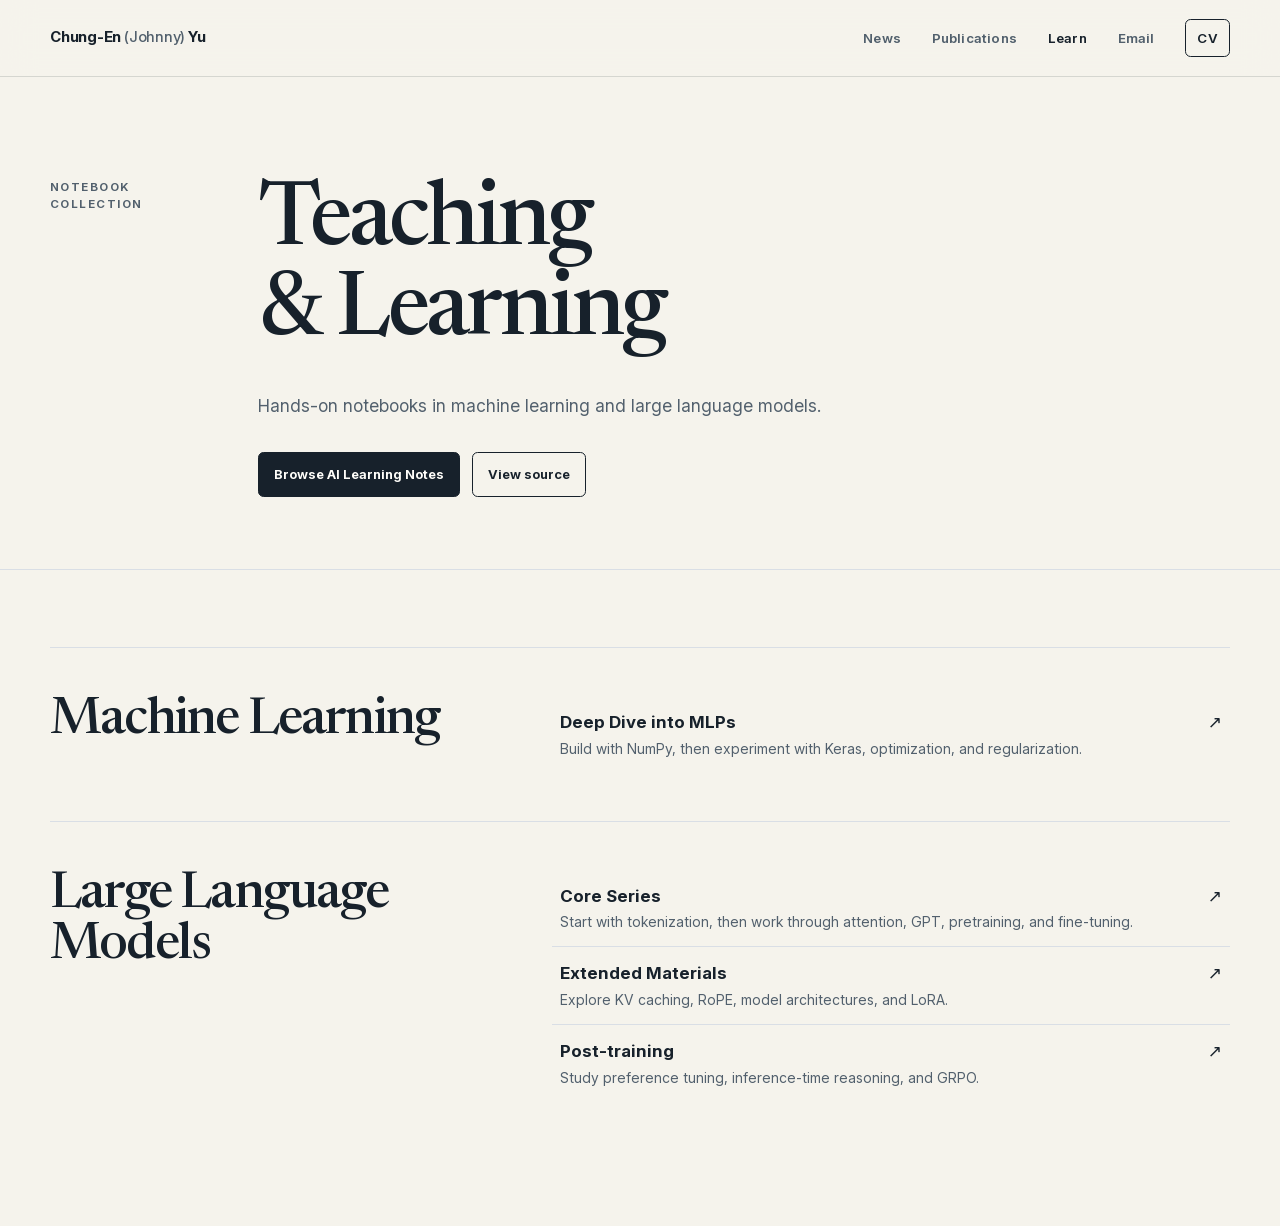
==== commit 7d39d980: "Update researcher profile and lab affiliation" ====
--- a/learn/index.html
+++ b/learn/index.html
@@ -73,11 +73,5 @@
       </div>
     </main>
 
-    <footer class="site-footer">
-      <div class="site-shell">
-        <p class="footer-name">Chung-En (Johnny) Yu</p>
-        <p class="footer-note">Reliable Multi-Model and Agentic AI</p>
-      </div>
-    </footer>
   </body>
 </html>
--- a/assets/styles.css
+++ b/assets/styles.css
@@ -336,16 +336,10 @@
 }
 
 .profile-role {
-  margin: 0 0 0.25rem;
+  margin: 0 0 var(--space-3);
   font-size: 1rem;
   font-weight: 680;
   line-height: 1.4;
-}
-
-.profile-location {
-  margin-bottom: var(--space-3);
-  color: var(--slate);
-  font-size: 0.82rem;
 }
 
 .profile-links {
@@ -1088,7 +1082,7 @@
   }
 
   .profile-portrait {
-    grid-row: span 3;
+    grid-row: span 2;
   }
 
   .section-heading,
